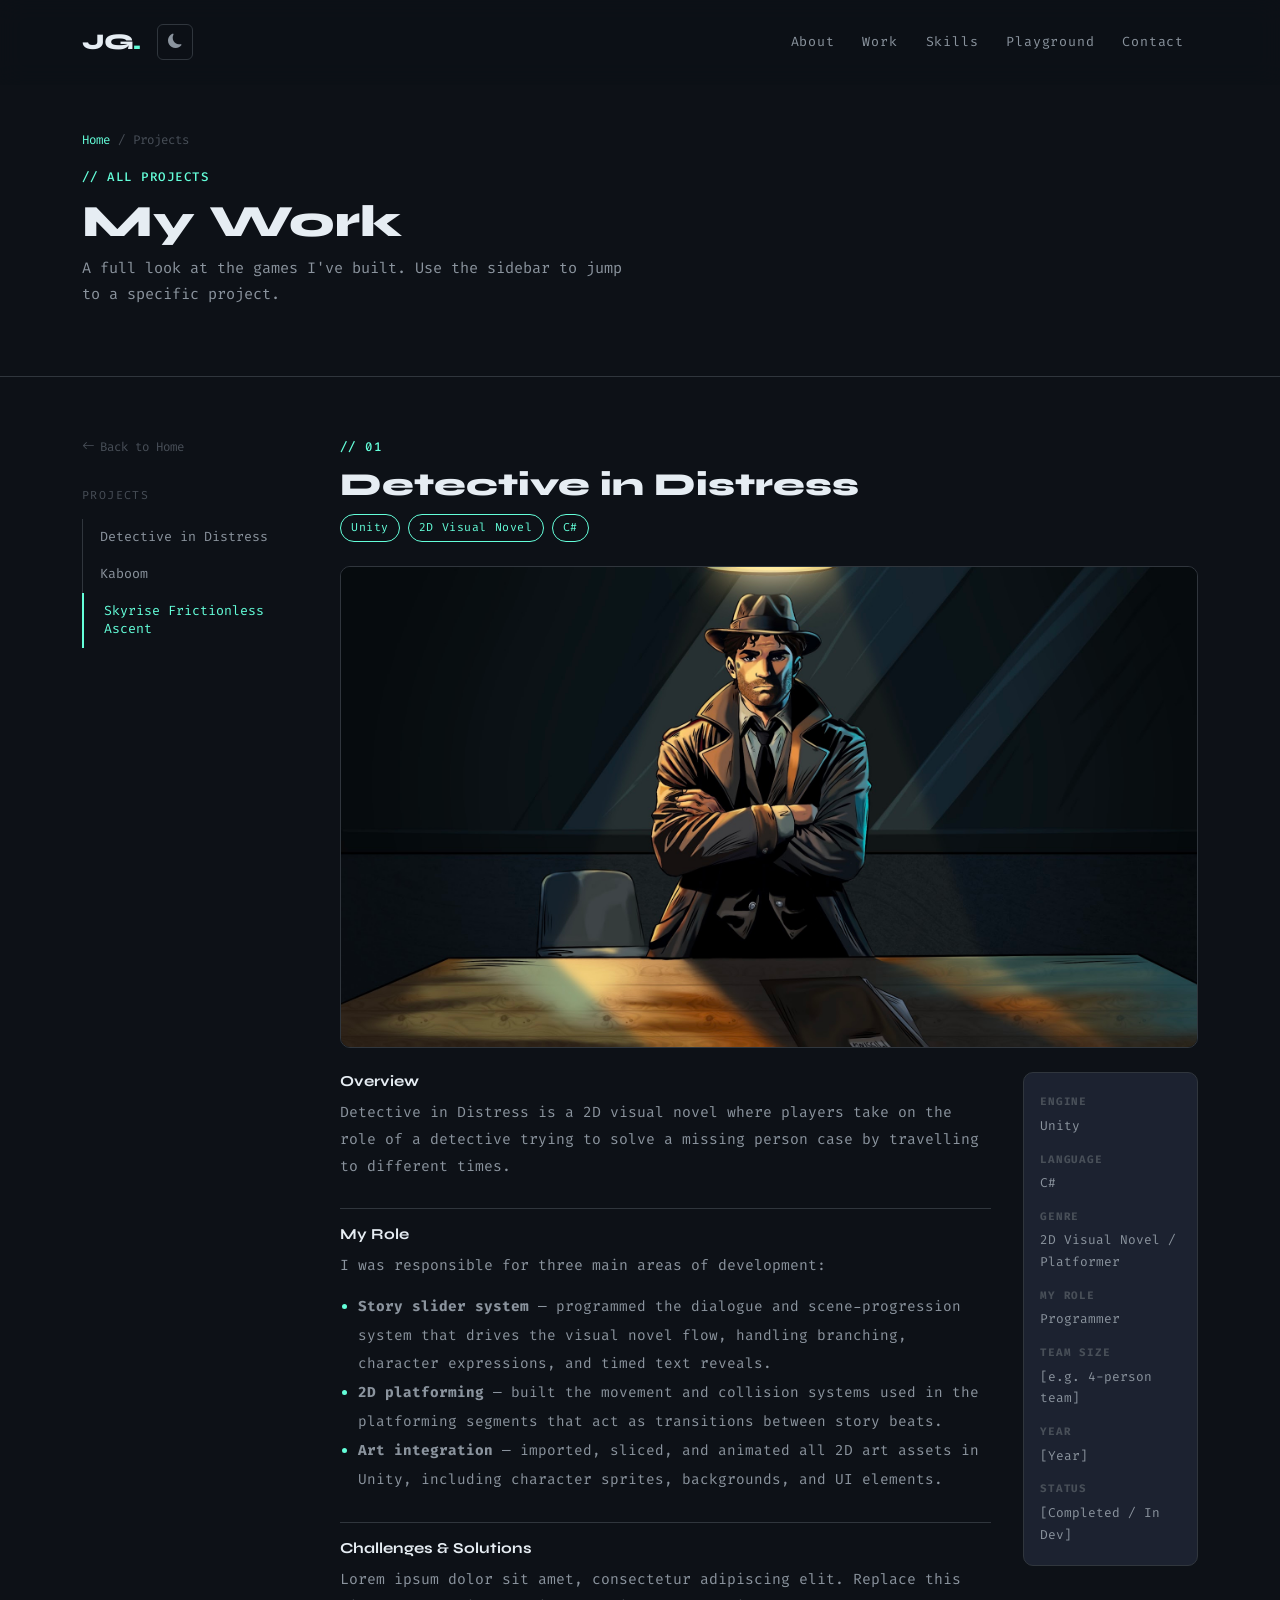
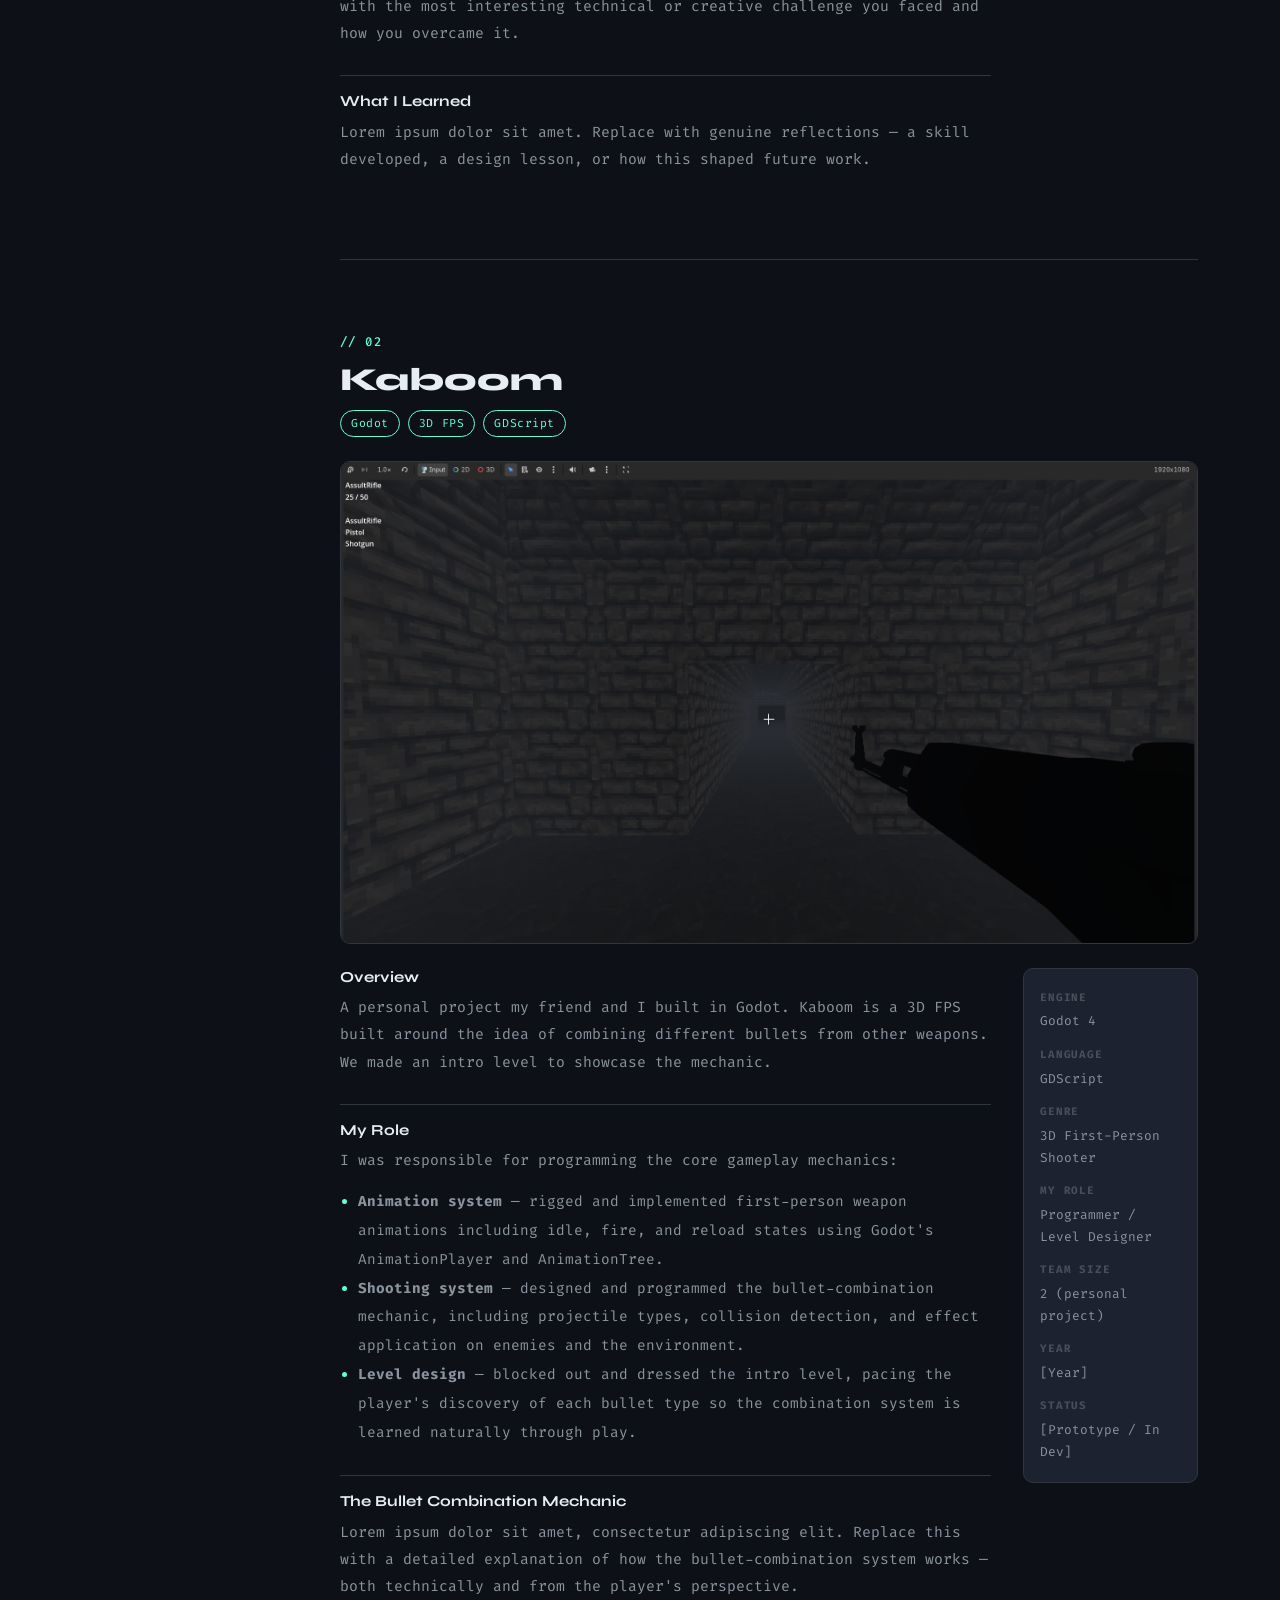
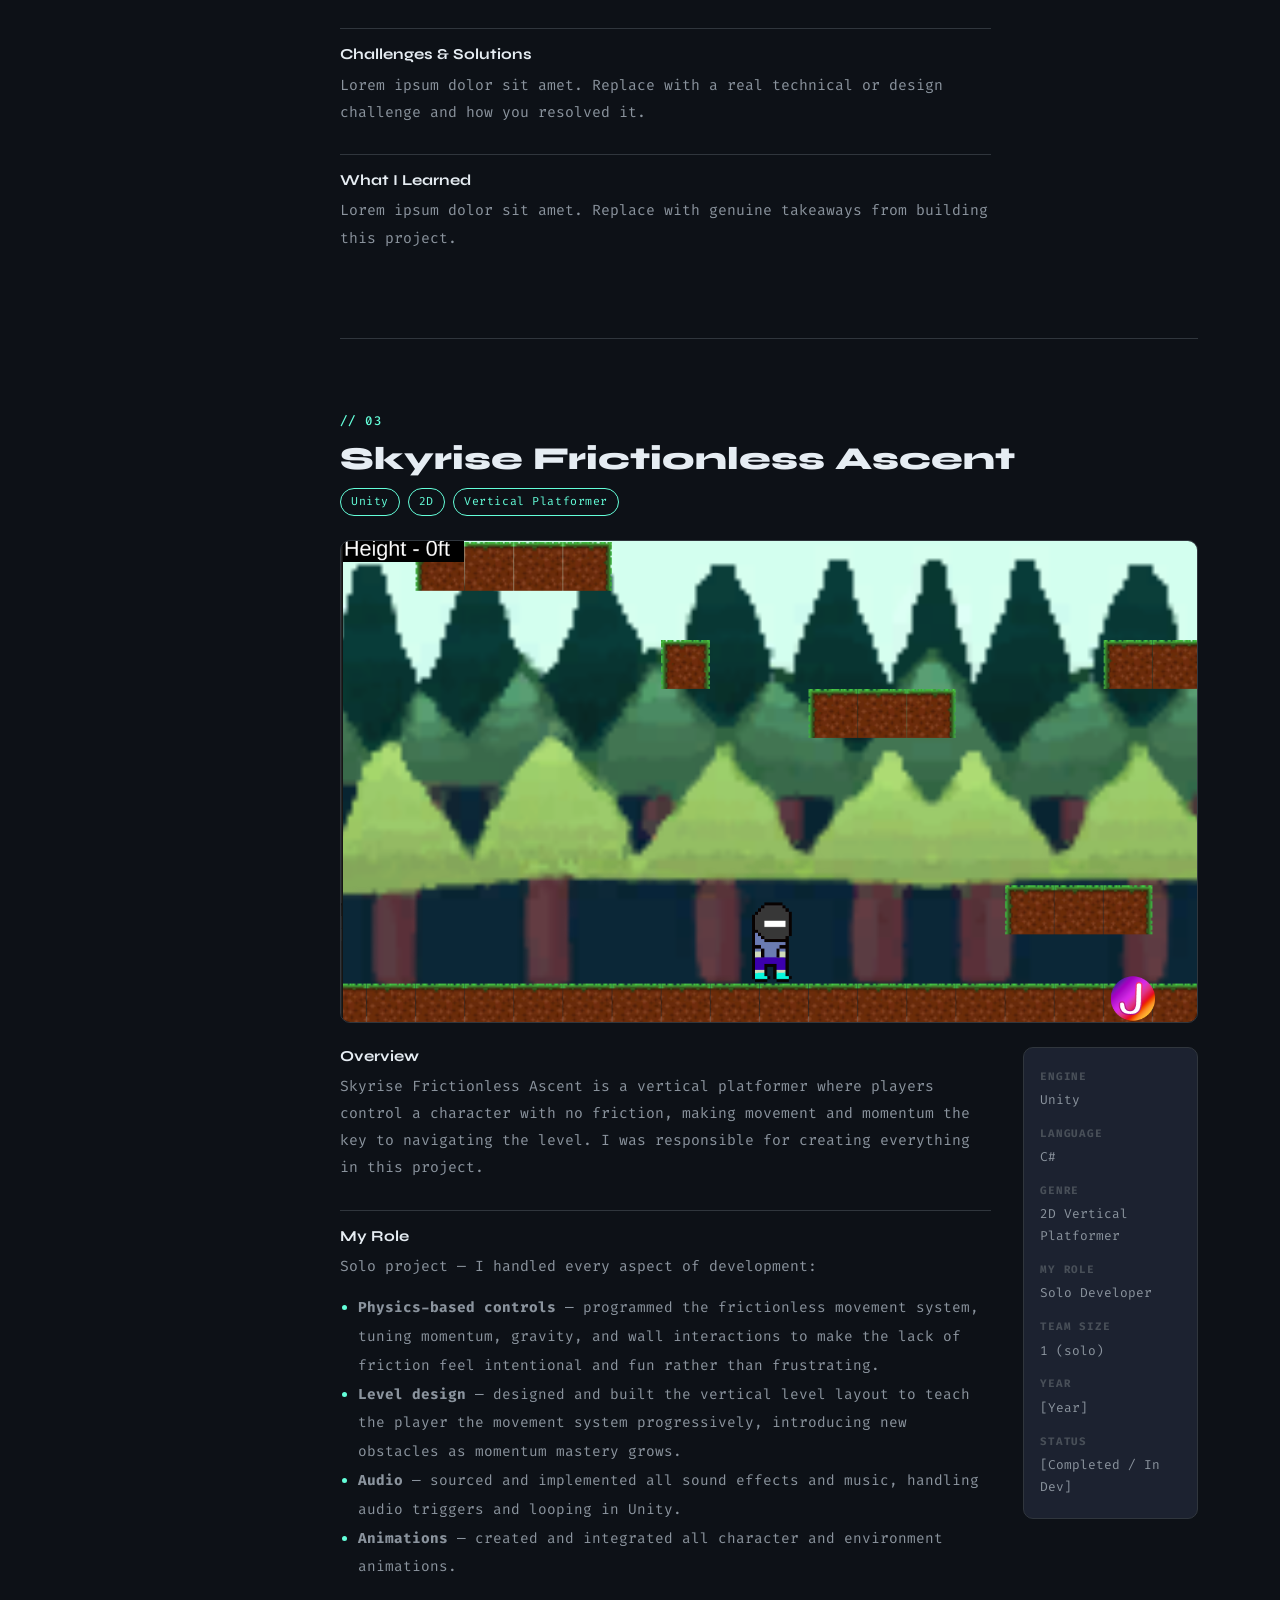
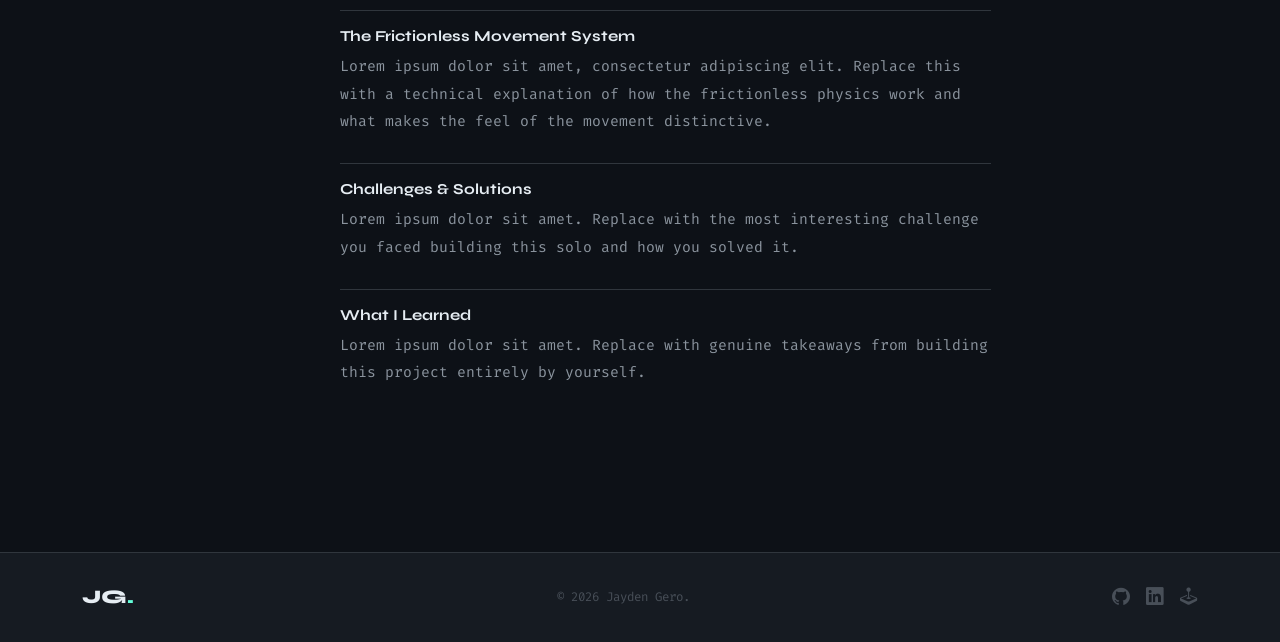
==== projects/index.html @ d66eaa95 "almost done finishing up last touches" ====
<!--
  projects/index.html — Jayden Gero Portfolio
  All three projects on one page.
  Each project has an anchor ID — flip cards on index.html
  link directly to each one:
    projects/index.html#detective-in-distress
    projects/index.html#kaboom
    projects/index.html#skyrise-frictionless-ascent
-->
<!DOCTYPE html>
<html lang="en" data-theme="dark">
<head>
  <meta charset="UTF-8" />
  <meta name="viewport" content="width=device-width, initial-scale=1.0" />
  <meta name="description" content="All projects by Jayden Gero — Game Developer." />
  <meta name="author" content="Jayden Gero" />
  <meta name="keywords" content="game developer, Unity, Godot, portfolio, Jayden Gero" />
  <meta property="og:title" content="Projects — Jayden Gero" />
  <meta property="og:description" content="Full project archive of Jayden Gero, game developer." />
  <meta property="og:type" content="website" />

  <title>Projects | Jayden Gero</title>

  <script async src="https://www.googletagmanager.com/gtag/js?id=G-XXXXXXXXXX"></script>
  <script>
    window.dataLayer = window.dataLayer || [];
    function gtag(){ dataLayer.push(arguments); }
    gtag('js', new Date());
    gtag('config', 'G-XXXXXXXXXX');
  </script>

  <link href="https://cdn.jsdelivr.net/npm/bootstrap@5.3.3/dist/css/bootstrap.min.css" rel="stylesheet" />
  <link href="https://cdn.jsdelivr.net/npm/bootstrap-icons@1.11.3/font/bootstrap-icons.min.css" rel="stylesheet" />
  <link href="https://fonts.googleapis.com/css2?family=Syne:wght@400;600;700;800&family=Fira+Code:wght@300;400;500&display=swap" rel="stylesheet" />
  <link rel="stylesheet" href="../style.css" />
  <link rel="stylesheet" href="projects.css" />
</head>
<body>

<!-- ════════════════════════════════════
     NAVBAR
════════════════════════════════════ -->
<nav class="navbar navbar-expand-md fixed-top" id="mainNav">
  <div class="container">
    <a class="navbar-brand" href="../index.html">JG<span class="accent">.</span></a>

    <div class="d-flex align-items-center gap-2 ms-auto">
      <button class="btn btn-theme-toggle" id="themeToggle" title="Toggle theme" aria-label="Toggle theme">
        <i class="bi bi-moon-fill" id="themeIcon"></i>
      </button>
      <button class="navbar-toggler" type="button" data-bs-toggle="collapse"
              data-bs-target="#navbarNav" aria-controls="navbarNav"
              aria-expanded="false" aria-label="Toggle navigation">
        <span class="navbar-toggler-icon"></span>
      </button>
    </div>

    <div class="collapse navbar-collapse" id="navbarNav">
      <ul class="navbar-nav ms-md-auto mt-3 mt-md-0">
        <li class="nav-item"><a class="nav-link" href="../index.html#about">About</a></li>
        <li class="nav-item"><a class="nav-link" href="#" aria-current="page">Work</a></li>
        <li class="nav-item"><a class="nav-link" href="../index.html#skills">Skills</a></li>
        <li class="nav-item"><a class="nav-link" href="../index.html#playground">Playground</a></li>
        <li class="nav-item"><a class="nav-link" href="../index.html#contact">Contact</a></li>
      </ul>
    </div>
  </div>
</nav>


<!-- ════════════════════════════════════
     PAGE HEADER
════════════════════════════════════ -->
<header class="page-header">
  <div class="container">
    <nav aria-label="breadcrumb" class="mb-3">
      <ol class="breadcrumb custom-breadcrumb">
        <li class="breadcrumb-item"><a href="../index.html">Home</a></li>
        <li class="breadcrumb-item active" aria-current="page">Projects</li>
      </ol>
    </nav>
    <div class="section-label">// All Projects</div>
    <h1 class="section-title">My Work</h1>
    <p class="section-sub mt-2">
      A full look at the games I've built. Use the sidebar to jump to a specific project.
    </p>
  </div>
</header>


<!-- ════════════════════════════════════
     LAYOUT: SIDEBAR + MAIN
════════════════════════════════════ -->
<div class="container">
  <div class="projects-layout">

    <!-- ── SIDEBAR ───────────────────── -->
    <aside class="projects-sidebar">
      <a href="../index.html" class="sidebar-back">
        <i class="bi bi-arrow-left"></i> Back to Home
      </a>

      <p class="sidebar-label">Projects</p>
      <ul class="sidebar-nav" id="sidebarNav">
        <li><a href="#detective-in-distress">Detective in Distress</a></li>
        <li><a href="#kaboom">Kaboom</a></li>
        <li><a href="#skyrise-frictionless-ascent">Skyrise Frictionless Ascent</a></li>
        <!--
          TO ADD A NEW PROJECT:
          1. <li><a href="#your-anchor-id">Title</a></li> here
          2. Add a matching <article id="your-anchor-id"> in main below
        -->
      </ul>
    </aside>


    <!-- ── MAIN CONTENT ──────────────── -->
    <main class="projects-main">

      <!-- ══════════════════════════════
           PROJECT 1 — Detective in Distress
      ══════════════════════════════ -->
      <article class="project-entry" id="detective-in-distress">

        <div class="section-label">// 01</div>
        <h2 class="project-entry-title">Detective in Distress</h2>
        <div class="d-flex flex-wrap gap-2 mb-2">
          <span class="tag">Unity</span>
          <span class="tag">2D Visual Novel</span>
          <span class="tag">C#</span>
        </div>

        <!-- Replace src with ../assets/DIDIcon.jpg -->
        <img
          src="../assets/DIDIcon.jpg"
          alt="Detective in Distress screenshot"
          class="project-entry-img"
          onerror="this.src='https://via.placeholder.com/900x506/1c2230/64ffda?text=Detective+in+Distress'"
        />

        <div class="project-entry-body">
          <div class="project-entry-prose">

            <h4>Overview</h4>
            <p>
              Detective in Distress is a 2D visual novel where players take on the role of a
              detective trying to solve a missing person case by travelling to different times.
              <!-- Expand: full premise, target audience, whether solo/team/jam, release platform -->
            </p>

            <h4>My Role</h4>
            <p>I was responsible for three main areas of development:</p>
            <ul>
              <li>
                <strong>Story slider system</strong> — programmed the dialogue and scene-progression
                system that drives the visual novel flow, handling branching, character expressions,
                and timed text reveals.
              </li>
              <li>
                <strong>2D platforming</strong> — built the movement and collision systems used in
                the platforming segments that act as transitions between story beats.
              </li>
              <li>
                <strong>Art integration</strong> — imported, sliced, and animated all 2D art assets
                in Unity, including character sprites, backgrounds, and UI elements.
              </li>
            </ul>

            <h4>Challenges &amp; Solutions</h4>
            <p>
              <!-- Replace with a real challenge + how you solved it. Example:
              "The dialogue system needed to support mid-sentence pauses and portrait swaps
              simultaneously. I solved this with a coroutine-based event queue so art and
              text stayed in sync without race conditions." -->
              Lorem ipsum dolor sit amet, consectetur adipiscing elit. Replace this with the most
              interesting technical or creative challenge you faced and how you overcame it.
            </p>

            <h4>What I Learned</h4>
            <p>
              <!-- Replace with real takeaways: a Unity API mastered, a team lesson,
              what you'd do differently. -->
              Lorem ipsum dolor sit amet. Replace with genuine reflections — a skill developed,
              a design lesson, or how this shaped future work.
            </p>

          </div>

          <dl class="project-meta">
            <dt>Engine</dt>     <dd>Unity</dd>
            <dt>Language</dt>   <dd>C#</dd>
            <dt>Genre</dt>      <dd>2D Visual Novel / Platformer</dd>
            <dt>My Role</dt>    <dd>Programmer</dd>
            <dt>Team Size</dt>  <dd>[e.g. 4-person team]</dd>
            <dt>Year</dt>       <dd>[Year]</dd>
            <dt>Status</dt>     <dd>[Completed / In Dev]</dd>
            <!--
              <dt>Play</dt>
              <dd><a href="https://yourname.itch.io/did" target="_blank">itch.io ↗</a></dd>
              <dt>Code</dt>
              <dd><a href="https://github.com/..." target="_blank">GitHub ↗</a></dd>
            -->
          </dl>
        </div>

      </article>


      <!-- ══════════════════════════════
           PROJECT 2 — Kaboom
      ══════════════════════════════ -->
      <article class="project-entry" id="kaboom">

        <div class="section-label">// 02</div>
        <h2 class="project-entry-title">Kaboom</h2>
        <div class="d-flex flex-wrap gap-2 mb-2">
          <span class="tag">Godot</span>
          <span class="tag">3D FPS</span>
          <span class="tag">GDScript</span>
        </div>

        <!-- Replace src with ../assets/KaboomImage.png -->
        <img
          src="../assets/KaboomImage.png"
          alt="Kaboom screenshot"
          class="project-entry-img"
          onerror="this.src='https://via.placeholder.com/900x506/1c2230/ff6b6b?text=Kaboom'"
        />

        <div class="project-entry-body">
          <div class="project-entry-prose">

            <h4>Overview</h4>
            <p>
              A personal project my friend and I built in Godot. Kaboom is a 3D FPS built around
              the idea of combining different bullets from other weapons. We made an intro level
              to showcase the mechanic.
              <!-- Expand: what inspired the idea, scope, whether publicly playable -->
            </p>

            <h4>My Role</h4>
            <p>I was responsible for programming the core gameplay mechanics:</p>
            <ul>
              <li>
                <strong>Animation system</strong> — rigged and implemented first-person weapon
                animations including idle, fire, and reload states using Godot's AnimationPlayer
                and AnimationTree.
              </li>
              <li>
                <strong>Shooting system</strong> — designed and programmed the bullet-combination
                mechanic, including projectile types, collision detection, and effect application
                on enemies and the environment.
              </li>
              <li>
                <strong>Level design</strong> — blocked out and dressed the intro level, pacing
                the player's discovery of each bullet type so the combination system is learned
                naturally through play.
              </li>
            </ul>

            <h4>The Bullet Combination Mechanic</h4>
            <p>
              <!-- Describe how it actually works technically. This is the standout feature —
              give it the most detail. Example:
              "Players hold both fire buttons simultaneously; the system detects which projectile
              types are active, looks up a combination table, and spawns a merged projectile
              with combined stats and a new visual effect." -->
              Lorem ipsum dolor sit amet, consectetur adipiscing elit. Replace this with a
              detailed explanation of how the bullet-combination system works — both technically
              and from the player's perspective.
            </p>

            <h4>Challenges &amp; Solutions</h4>
            <p>
              <!-- E.g.: Godot 4 physics edge cases, balancing the mechanic feel,
              collaborating on a shared GDScript codebase. -->
              Lorem ipsum dolor sit amet. Replace with a real technical or design challenge
              and how you resolved it.
            </p>

            <h4>What I Learned</h4>
            <p>
              <!-- E.g.: first time in Godot 4, GDScript workflow, 3D level design,
              version control with a partner. -->
              Lorem ipsum dolor sit amet. Replace with genuine takeaways from building this project.
            </p>

          </div>

          <dl class="project-meta">
            <dt>Engine</dt>     <dd>Godot 4</dd>
            <dt>Language</dt>   <dd>GDScript</dd>
            <dt>Genre</dt>      <dd>3D First-Person Shooter</dd>
            <dt>My Role</dt>    <dd>Programmer / Level Designer</dd>
            <dt>Team Size</dt>  <dd>2 (personal project)</dd>
            <dt>Year</dt>       <dd>[Year]</dd>
            <dt>Status</dt>     <dd>[Prototype / In Dev]</dd>
            <!--
              <dt>Play</dt>
              <dd><a href="https://yourname.itch.io/kaboom" target="_blank">itch.io ↗</a></dd>
              <dt>Code</dt>
              <dd><a href="https://github.com/..." target="_blank">GitHub ↗</a></dd>
            -->
          </dl>
        </div>

      </article>


      <!-- ══════════════════════════════
           PROJECT 3 — Skyrise Frictionless Ascent
      ══════════════════════════════ -->
      <article class="project-entry" id="skyrise-frictionless-ascent">

        <div class="section-label">// 03</div>
        <h2 class="project-entry-title">Skyrise Frictionless Ascent</h2>
        <div class="d-flex flex-wrap gap-2 mb-2">
          <span class="tag">Unity</span>
          <span class="tag">2D</span>
          <span class="tag">Vertical Platformer</span>
        </div>

        <!-- Replace src with ../assets/SkyriseImage.png -->
        <img
          src="../assets/SkyriseImage.png"
          alt="Skyrise Frictionless Ascent screenshot"
          class="project-entry-img"
          onerror="this.src='https://via.placeholder.com/900x506/1c2230/ffd700?text=Skyrise+Frictionless+Ascent'"
        />

        <div class="project-entry-body">
          <div class="project-entry-prose">

            <h4>Overview</h4>
            <p>
              Skyrise Frictionless Ascent is a vertical platformer where players control a character
              with no friction, making movement and momentum the key to navigating the level. I was
              responsible for creating everything in this project.
              <!-- Expand: full premise, what makes the frictionless mechanic unique,
              whether this was a jam entry or personal project -->
            </p>

            <h4>My Role</h4>
            <p>Solo project — I handled every aspect of development:</p>
            <ul>
              <li>
                <strong>Physics-based controls</strong> — programmed the frictionless movement
                system, tuning momentum, gravity, and wall interactions to make the lack of friction
                feel intentional and fun rather than frustrating.
              </li>
              <li>
                <strong>Level design</strong> — designed and built the vertical level layout to
                teach the player the movement system progressively, introducing new obstacles as
                momentum mastery grows.
              </li>
              <li>
                <strong>Audio</strong> — sourced and implemented all sound effects and music,
                handling audio triggers and looping in Unity.
              </li>
              <li>
                <strong>Animations</strong> — created and integrated all character and environment
                animations.
              </li>
            </ul>

            <h4>The Frictionless Movement System</h4>
            <p>
              <!-- Describe how the physics actually work. Example:
              "Rather than zeroing horizontal velocity each frame, the character controller
              accumulates velocity with no drag on the ground, meaning the player must use
              walls and jumps to redirect momentum rather than stopping and repositioning." -->
              Lorem ipsum dolor sit amet, consectetur adipiscing elit. Replace this with a
              technical explanation of how the frictionless physics work and what makes the
              feel of the movement distinctive.
            </p>

            <h4>Challenges &amp; Solutions</h4>
            <p>
              <!-- E.g.: making the lack of friction feel fun not frustrating,
              tuning the level difficulty curve, Unity physics gotchas. -->
              Lorem ipsum dolor sit amet. Replace with the most interesting challenge you faced
              building this solo and how you solved it.
            </p>

            <h4>What I Learned</h4>
            <p>
              <!-- E.g.: full solo dev pipeline, Unity physics system depth,
              game feel / juice, audio implementation. -->
              Lorem ipsum dolor sit amet. Replace with genuine takeaways from building this
              project entirely by yourself.
            </p>

          </div>

          <dl class="project-meta">
            <dt>Engine</dt>     <dd>Unity</dd>
            <dt>Language</dt>   <dd>C#</dd>
            <dt>Genre</dt>      <dd>2D Vertical Platformer</dd>
            <dt>My Role</dt>    <dd>Solo Developer</dd>
            <dt>Team Size</dt>  <dd>1 (solo)</dd>
            <dt>Year</dt>       <dd>[Year]</dd>
            <dt>Status</dt>     <dd>[Completed / In Dev]</dd>
            <!--
              <dt>Play</dt>
              <dd><a href="https://yourname.itch.io/skyrise" target="_blank">itch.io ↗</a></dd>
              <dt>Code</dt>
              <dd><a href="https://github.com/..." target="_blank">GitHub ↗</a></dd>
            -->
          </dl>
        </div>

      </article>

    </main>
  </div>
</div>


<!-- ════════════════════════════════════
     FOOTER
════════════════════════════════════ -->
<footer class="site-footer">
  <div class="container d-flex flex-column flex-md-row align-items-center justify-content-between gap-3">
    <span class="footer-brand">JG<span class="accent">.</span></span>
    <p class="footer-copy mb-0">&copy; <span id="footerYear"></span> Jayden Gero.</p>
    <div class="d-flex gap-3">
      <a href="https://github.com/"   target="_blank" class="footer-link" aria-label="GitHub"><i class="bi bi-github"></i></a>
      <a href="https://linkedin.com/" target="_blank" class="footer-link" aria-label="LinkedIn"><i class="bi bi-linkedin"></i></a>
      <a href="https://itch.io/"      target="_blank" class="footer-link" aria-label="itch.io"><i class="bi bi-joystick"></i></a>
    </div>
  </div>
</footer>


<script src="https://cdn.jsdelivr.net/npm/bootstrap@5.3.3/dist/js/bootstrap.bundle.min.js"></script>
<script>
  document.getElementById('footerYear').textContent = new Date().getFullYear();

  // Theme — reads/writes the same localStorage key as index.html
  const html = document.documentElement;
  const savedTheme = localStorage.getItem('theme') || 'dark';
  html.setAttribute('data-theme', savedTheme);
  document.getElementById('themeIcon').className =
    savedTheme === 'dark' ? 'bi bi-moon-fill' : 'bi bi-sun-fill';

  document.getElementById('themeToggle').addEventListener('click', () => {
    const next = html.getAttribute('data-theme') === 'dark' ? 'light' : 'dark';
    html.setAttribute('data-theme', next);
    localStorage.setItem('theme', next);
    document.getElementById('themeIcon').className =
      next === 'dark' ? 'bi bi-moon-fill' : 'bi bi-sun-fill';
  });

  // Navbar shrink on scroll
  window.addEventListener('scroll', () => {
    document.getElementById('mainNav').classList.toggle('scrolled', window.scrollY > 60);
  });

  // Sidebar active link — highlights as you scroll through each project
  document.querySelectorAll('.project-entry').forEach(entry => {
    new IntersectionObserver(([obs]) => {
      if (obs.isIntersecting) {
        document.querySelectorAll('#sidebarNav a').forEach(a => a.classList.remove('active'));
        const match = document.querySelector(`#sidebarNav a[href="#${entry.id}"]`);
        if (match) match.classList.add('active');
      }
    }, { rootMargin: '-15% 0px -75% 0px' }).observe(entry);
  });
</script>

</body>
</html>
---- style.css ----
/*
  style.css — Jayden Gero Portfolio
  ──────────────────────────────────
  All custom styles for index.html.
  Organised by section, top to bottom.
  Bootstrap 5 handles the grid system;
  this file handles everything visual.

  TABLE OF CONTENTS
  1. CSS Variables (light + dark themes)
  2. Base / Reset
  3. Utility Classes
  4. Navbar
  5. Hero Section
  6. About Section
  7. Artifacts / Flip Cards
  8. Skills Section
  9. Playground Section
  10. Contact Section
  11. Footer
  12. Animations / Keyframes
  13. Responsive Overrides
*/


/* ══════════════════════════════════════════════
   1. CSS VARIABLES — THEMES
   Toggle between [data-theme="dark"] and
   [data-theme="light"] via JS on <html>.
══════════════════════════════════════════════ */
:root,
[data-theme="dark"] {
  --bg-primary:    #0d1117;
  --bg-secondary:  #161b22;
  --bg-card:       #1c2230;
  --text-primary:  #e6edf3;
  --text-secondary:#8b949e;
  --text-muted:    #484f58;
  --accent:        #64ffda;      /* mint/cyan — game-dev terminal vibe */
  --accent-warm:   #ff6b6b;      /* for secondary highlights */
  --accent-gold:   #ffd700;      /* tertiary accent */
  --border:        #30363d;
  --nav-bg:        rgba(13, 17, 23, 0.92);
  --shadow:        0 8px 32px rgba(0,0,0,0.5);
  --radius:        10px;
}

[data-theme="light"] {
  --bg-primary:    #f4f6f9;
  --bg-secondary:  #eaecef;
  --bg-card:       #ffffff;
  --text-primary:  #1a1e26;
  --text-secondary:#4a5568;
  --text-muted:    #9aa5b4;
  --accent:        #0d8f70;      /* deeper teal for light mode contrast */
  --accent-warm:   #e03c3c;
  --accent-gold:   #b8860b;
  --border:        #d0d5dd;
  --nav-bg:        rgba(244, 246, 249, 0.92);
  --shadow:        0 8px 24px rgba(0,0,0,0.12);
  --radius:        10px;
}


/* ══════════════════════════════════════════════
   2. BASE / RESET
══════════════════════════════════════════════ */
*, *::before, *::after { box-sizing: border-box; }

html {
  scroll-behavior: smooth;
  overflow-x: hidden;         /* prevent horizontal scroll on all devices */
}

body {
  background-color: var(--bg-primary);
  color: var(--text-primary);
  font-family: 'Fira Code', monospace;
  font-size: 0.95rem;
  line-height: 1.7;
  transition: background-color 0.3s ease, color 0.3s ease;
  overflow-x: hidden;
}

/* Smooth theme transition on every element */
*, *::before, *::after {
  transition: background-color 0.3s ease, border-color 0.3s ease,
              color 0.2s ease, box-shadow 0.2s ease;
}

a { color: var(--accent); text-decoration: none; }
a:hover { color: var(--accent); text-decoration: underline; }

img { max-width: 100%; height: auto; }

::selection {
  background: var(--accent);
  color: var(--bg-primary);
}

/* Scrollbar styling (webkit) */
::-webkit-scrollbar { width: 6px; }
::-webkit-scrollbar-track { background: var(--bg-primary); }
::-webkit-scrollbar-thumb { background: var(--accent); border-radius: 3px; }


/* ══════════════════════════════════════════════
   3. UTILITY CLASSES
══════════════════════════════════════════════ */
.accent         { color: var(--accent); }
.accent-warm    { color: var(--accent-warm); }
.section-padding { padding: 96px 0; }
.section-alt     { background-color: var(--bg-secondary); }

.section-label {
  font-size: 0.78rem;
  letter-spacing: 0.12em;
  color: var(--accent);
  text-transform: uppercase;
  font-weight: 500;
  margin-bottom: 8px;
}

.section-title {
  font-family: 'Syne', sans-serif;
  font-size: clamp(1.8rem, 4vw, 2.8rem);
  font-weight: 800;
  color: var(--text-primary);
  margin-bottom: 0;
  line-height: 1.15;
}

.section-sub {
  color: var(--text-secondary);
  margin-top: 12px;
  max-width: 560px;
}

/* Tags (reused in skills + artifact cards) */
.tag {
  display: inline-block;
  font-size: 0.72rem;
  padding: 3px 10px;
  border: 1px solid var(--accent);
  color: var(--accent);
  border-radius: 20px;
  letter-spacing: 0.05em;
}

/* Buttons */
.btn-primary-custom {
  background: var(--accent);
  color: var(--bg-primary);
  border: none;
  font-family: 'Fira Code', monospace;
  font-weight: 500;
  padding: 10px 24px;
  border-radius: 4px;
  letter-spacing: 0.03em;
  transition: opacity 0.2s, transform 0.15s;
}
.btn-primary-custom:hover {
  opacity: 0.85;
  transform: translateY(-1px);
  color: var(--bg-primary);
}

.btn-outline-custom {
  background: transparent;
  border: 1px solid var(--accent);
  color: var(--accent);
  font-family: 'Fira Code', monospace;
  font-weight: 500;
  padding: 10px 24px;
  border-radius: 4px;
  letter-spacing: 0.03em;
  transition: background 0.2s, color 0.2s, transform 0.15s;
}
.btn-outline-custom:hover {
  background: var(--accent);
  color: var(--bg-primary);
  transform: translateY(-1px);
}

.btn-icon {
  background: transparent;
  border: 1px solid var(--border);
  color: var(--text-secondary);
  width: 40px;
  height: 40px;
  padding: 0;
  display: inline-flex;
  align-items: center;
  justify-content: center;
  border-radius: 6px;
  font-size: 1rem;
  transition: border-color 0.2s, color 0.2s, background 0.2s;
}
.btn-icon:hover {
  border-color: var(--accent);
  color: var(--accent);
  background: rgba(100, 255, 218, 0.08);
}

/* Animate on scroll utility */
.animate-on-scroll {
  opacity: 0;
  transform: translateY(24px);
  transition: opacity 0.6s ease, transform 0.6s ease;
}
.animate-on-scroll.visible {
  opacity: 1;
  transform: none;
}


/* ══════════════════════════════════════════════
   4. NAVBAR
══════════════════════════════════════════════ */
#mainNav {
  background: var(--nav-bg);
  backdrop-filter: blur(12px);
  -webkit-backdrop-filter: blur(12px);
  border-bottom: 1px solid transparent;
  padding: 18px 0;
  transition: padding 0.3s, border-color 0.3s, background 0.3s;
}

#mainNav.scrolled {
  padding: 10px 0;
  border-bottom-color: var(--border);
}

.navbar-brand {
  font-family: 'Syne', sans-serif;
  font-weight: 800;
  font-size: 1.4rem;
  color: var(--text-primary) !important;
  letter-spacing: -0.02em;
}

.nav-link {
  color: var(--text-secondary) !important;
  font-size: 0.83rem;
  letter-spacing: 0.06em;
  padding: 6px 14px !important;
  position: relative;
  transition: color 0.2s;
}

.nav-link::after {
  content: '';
  position: absolute;
  bottom: 0;
  left: 14px;
  right: 14px;
  height: 1px;
  background: var(--accent);
  transform: scaleX(0);
  transition: transform 0.25s ease;
}

.nav-link:hover {
  color: var(--accent) !important;
}

.nav-link:hover::after {
  transform: scaleX(1);
}

/* Hamburger icon */
.navbar-toggler {
  border-color: var(--border);
}
.navbar-toggler-icon {
  filter: invert(0.7);
}

/* Theme toggle button */
.btn-theme-toggle {
  background: transparent;
  border: 1px solid var(--border);
  color: var(--text-secondary);
  width: 36px;
  height: 36px;
  padding: 0;
  border-radius: 6px;
  font-size: 0.9rem;
  display: flex;
  align-items: center;
  justify-content: center;
  transition: border-color 0.2s, color 0.2s;
}
.btn-theme-toggle:hover {
  border-color: var(--accent);
  color: var(--accent);
}


/* ══════════════════════════════════════════════
   5. HERO SECTION
══════════════════════════════════════════════ */
.hero-section {
  min-height: 100vh;
  padding-top: 90px;
  position: relative;
  overflow: hidden;
  background: var(--bg-primary);
}

/* Animated dot grid */
.pixel-grid {
  position: absolute;
  inset: 0;
  pointer-events: none;
  overflow: hidden;
}

/* Twinkle keyframe is defined in section 12 */

.hero-eyebrow {
  font-size: 0.8rem;
  color: var(--accent);
  letter-spacing: 0.12em;
  margin-bottom: 12px;
}

.hero-title {
  font-family: 'Syne', sans-serif;
  font-size: clamp(2.4rem, 6vw, 4.2rem);
  font-weight: 800;
  line-height: 1.1;
  color: var(--text-primary);
  margin-bottom: 20px;
}

.cursor-blink {
  color: var(--accent);
  animation: blink 1s step-end infinite;
}

.hero-sub {
  color: var(--text-secondary);
  font-size: clamp(0.9rem, 2vw, 1.05rem);
  max-width: 500px;
  line-height: 1.8;
}

/* Decorative geo shape */
.hero-geo {
  width: 280px;
  height: 280px;
  border: 2px solid var(--accent);
  border-radius: 24px;
  display: flex;
  align-items: center;
  justify-content: center;
  position: relative;
  animation: floatGeo 5s ease-in-out infinite;
  box-shadow: 0 0 60px rgba(100, 255, 218, 0.1),
              inset 0 0 60px rgba(100, 255, 218, 0.04);
}

.hero-geo::before {
  content: '';
  position: absolute;
  inset: -12px;
  border: 1px solid rgba(100, 255, 218, 0.2);
  border-radius: 30px;
  animation: rotateRing 12s linear infinite;
}

.geo-inner {
  display: flex;
  align-items: center;
  justify-content: center;
}

.geo-icon {
  font-size: 6rem;
  color: var(--accent);
  opacity: 0.7;
}


/* ══════════════════════════════════════════════
   6. ABOUT SECTION
══════════════════════════════════════════════ */
.photo-frame {
  width: 280px;
  border: 2px solid var(--border);
  border-radius: var(--radius);
  overflow: hidden;
  position: relative;
  box-shadow: var(--shadow);
  transition: transform 0.3s;
}

.photo-frame::after {
  content: '';
  position: absolute;
  inset: 0;
  border-radius: var(--radius);
  box-shadow: inset 0 0 0 2px var(--accent);
  opacity: 0;
  transition: opacity 0.3s;
}

.photo-frame:hover {
  transform: translateY(-4px);
}

.photo-frame:hover::after {
  opacity: 1;
}

.photo-frame img {
  display: block;
  width: 100%;
  object-fit: cover;
  aspect-ratio: 4/5;
}

.bio-name {
  font-family: 'Syne', sans-serif;
  font-weight: 700;
  font-size: 1.6rem;
  color: var(--text-primary);
}

.bio-title {
  font-size: 0.85rem;
  letter-spacing: 0.08em;
}

.stat-box {
  background: var(--bg-card);
  border: 1px solid var(--border);
  border-radius: var(--radius);
  padding: 16px 8px;
  display: flex;
  flex-direction: column;
  gap: 4px;
}

.stat-num {
  font-family: 'Syne', sans-serif;
  font-size: 1.6rem;
  font-weight: 800;
  color: var(--text-primary);
  line-height: 1;
}

.stat-label {
  font-size: 0.72rem;
  color: var(--text-muted);
  letter-spacing: 0.06em;
}


/* ══════════════════════════════════════════════
   7. ARTIFACTS — FLIP CARDS
══════════════════════════════════════════════ */
.artifact-card-wrapper {
  height: 320px;
  perspective: 1000px;
  cursor: pointer;
}

.artifact-card {
  width: 100%;
  height: 100%;
  position: relative;
  transform-style: preserve-3d;
  transition: transform 0.55s cubic-bezier(0.4, 0, 0.2, 1);
  border-radius: var(--radius);
}

/* Flip on hover (desktop) */
.artifact-card-wrapper:hover .artifact-card,
.artifact-card-wrapper:focus-within .artifact-card {
  transform: rotateY(180deg);
}

/* Also supports touch via JS toggle if needed */

.flip-front,
.flip-back {
  position: absolute;
  inset: 0;
  backface-visibility: hidden;
  -webkit-backface-visibility: hidden;
  border-radius: var(--radius);
  overflow: hidden;
  border: 1px solid var(--border);
}

/* FRONT */
.flip-front {
  background: var(--bg-card);
  display: flex;
  flex-direction: column;
}

.artifact-img {
  width: 100%;
  height: 200px;
  object-fit: cover;
  display: block;
}

.artifact-info {
  padding: 14px 16px;
  flex: 1;
}

.artifact-title {
  font-family: 'Syne', sans-serif;
  font-weight: 700;
  font-size: 0.95rem;
  color: var(--text-primary);
  margin-bottom: 8px;
}

.artifact-tags {
  display: flex;
  flex-wrap: wrap;
  gap: 6px;
}

/* BACK */
.flip-back {
  background: var(--bg-secondary);
  border-color: var(--accent);
  transform: rotateY(180deg);
  display: flex;
  align-items: center;
  justify-content: center;
  padding: 24px;
}

.flip-back-content {
  text-align: center;
}

.flip-back-content h5 {
  font-family: 'Syne', sans-serif;
  font-weight: 700;
  color: var(--accent);
  margin-bottom: 10px;
}

.flip-back-content p {
  font-size: 0.82rem;
  color: var(--text-secondary);
  line-height: 1.6;
}


/* ══════════════════════════════════════════════
   8. SKILLS SECTION
══════════════════════════════════════════════ */
.skill-group {
  background: var(--bg-card);
  border: 1px solid var(--border);
  border-radius: var(--radius);
  padding: 24px 20px;
  height: 100%;
  transition: border-color 0.2s, transform 0.2s;
}

.skill-group:hover {
  border-color: var(--accent);
  transform: translateY(-3px);
}

.skill-group-title {
  font-family: 'Syne', sans-serif;
  font-weight: 700;
  font-size: 0.85rem;
  letter-spacing: 0.06em;
  color: var(--text-primary);
  margin-bottom: 14px;
  display: flex;
  align-items: center;
  gap: 8px;
}

.skill-tags {
  display: flex;
  flex-wrap: wrap;
  gap: 8px;
}

.skill-tag {
  font-size: 0.75rem;
  padding: 4px 12px;
  border-radius: 4px;
  background: rgba(100, 255, 218, 0.07);
  color: var(--text-secondary);
  border: 1px solid var(--border);
  transition: background 0.2s, color 0.2s;
}

.skill-tag:hover {
  background: rgba(100, 255, 218, 0.15);
  color: var(--accent);
}


/* ══════════════════════════════════════════════
   9. PLAYGROUND SECTION
══════════════════════════════════════════════ */
.playground-frame {
  border: 1px dashed var(--border);
  border-radius: var(--radius);
  min-height: 340px;
  display: flex;
  align-items: center;
  justify-content: center;
  background: var(--bg-card);
  transition: border-color 0.3s;
}

.playground-frame:hover {
  border-color: var(--accent);
}

.playground-placeholder {
  padding: 40px 24px;
}

.playground-icon {
  font-size: 3.5rem;
  color: var(--accent);
  opacity: 0.6;
  display: block;
  animation: floatGeo 4s ease-in-out infinite;
}


/* ══════════════════════════════════════════════
   10. CONTACT SECTION
══════════════════════════════════════════════ */
.contact-form {
  background: var(--bg-card);
  border: 1px solid var(--border);
  border-radius: var(--radius);
  padding: 36px 32px;
}

.custom-input {
  background: var(--bg-secondary) !important;
  border: 1px solid var(--border) !important;
  color: var(--text-primary) !important;
  border-radius: 6px !important;
  font-family: 'Fira Code', monospace;
  font-size: 0.88rem;
  transition: border-color 0.2s, box-shadow 0.2s;
}

.custom-input:focus {
  border-color: var(--accent) !important;
  box-shadow: 0 0 0 3px rgba(100, 255, 218, 0.12) !important;
  outline: none;
}

.custom-input::placeholder {
  color: var(--text-muted);
}

.form-label {
  font-size: 0.8rem;
  letter-spacing: 0.05em;
  color: var(--text-secondary);
  margin-bottom: 6px;
}

.contact-info {
  padding: 28px 0;
}

.contact-link {
  display: flex;
  align-items: center;
  gap: 14px;
  color: var(--text-secondary);
  font-size: 0.88rem;
  padding: 12px 0;
  border-bottom: 1px solid var(--border);
  text-decoration: none;
  transition: color 0.2s, padding-left 0.2s;
}

.contact-link:last-child { border-bottom: none; }

.contact-link:hover {
  color: var(--text-primary);
  padding-left: 6px;
}

.contact-link i {
  font-size: 1rem;
  min-width: 20px;
}


/* ══════════════════════════════════════════════
   11. FOOTER
══════════════════════════════════════════════ */
.site-footer {
  background: var(--bg-secondary);
  border-top: 1px solid var(--border);
  padding: 28px 0;
}

.footer-brand {
  font-family: 'Syne', sans-serif;
  font-weight: 800;
  font-size: 1.2rem;
  color: var(--text-primary);
}

.footer-copy {
  font-size: 0.78rem;
  color: var(--text-muted);
}

.footer-link {
  color: var(--text-muted);
  font-size: 1.1rem;
  transition: color 0.2s;
}
.footer-link:hover { color: var(--accent); }


/* ══════════════════════════════════════════════
   12. ANIMATIONS / KEYFRAMES
══════════════════════════════════════════════ */
@keyframes blink {
  0%, 100% { opacity: 1; }
  50%       { opacity: 0; }
}

@keyframes floatGeo {
  0%, 100% { transform: translateY(0); }
  50%       { transform: translateY(-14px); }
}

@keyframes rotateRing {
  from { transform: rotate(0deg); }
  to   { transform: rotate(360deg); }
}

@keyframes twinkle {
  0%, 100% { opacity: 0.05; transform: scale(1); }
  50%       { opacity: 0.5;  transform: scale(1.8); }
}


/* ══════════════════════════════════════════════
   13. RESPONSIVE OVERRIDES
   Bootstrap handles the grid; these rules fine-
   tune typography and spacing at small sizes.
   NO horizontal scroll: overflow-x hidden on
   html + body + no fixed pixel widths wider than
   viewport.
══════════════════════════════════════════════ */

/* Stack contact form full-width on small screens */
@media (max-width: 991.98px) {
  .contact-form  { padding: 24px 20px; }
  .contact-info  { padding: 0; }
}

/* Reduce hero padding on short/small viewports */
@media (max-width: 767.98px) {
  .hero-section    { min-height: 90vh; padding-top: 80px; }
  .section-padding { padding: 64px 0; }
  .artifact-card-wrapper { height: 300px; }

  /* On touch devices, show flip back by tapping (handled by Bootstrap touch or native CSS focus) */
  .artifact-card-wrapper:active .artifact-card {
    transform: rotateY(180deg);
  }
}

@media (max-width: 575.98px) {
  .hero-title { font-size: 2.1rem; }
  .section-title { font-size: 1.7rem; }
  .photo-frame { width: 220px; }
}


/* GAME CANVAS STYLES */
#gameContainer{
  text-align: center;
}
#gameBoard{
  border: 3px solid;
}
#scoreText{
  font-family: 'Fira Code', monospace;
  font-size: 100px;
}
#resetBtn{
  font-family: "Permanent Marker", cursive;
  font-size: 22px;
  width: 100px;
  height: 50px;
  border: 4px solid;
  border-radius: 15px;
  cursor: pointer;
}
---- projects/projects.css ----
/*
  projects/projects.css — Jayden Gero Portfolio
  ───────────────────────────────────────────────
  Styles exclusively for the projects archive page.
  Loaded AFTER ../style.css so all existing variables,
  navbar, footer, tag, button, and section classes are
  already available — nothing here re-defines them.
*/

/* ── Page header strip ────────────────────────────── */
.page-header {
  padding: 130px 0 52px;
  border-bottom: 1px solid var(--border);
}

/* ── Breadcrumb ───────────────────────────────────── */
.custom-breadcrumb {
  background: transparent;
  padding: 0;
  font-size: 0.78rem;
}
.custom-breadcrumb .breadcrumb-item a {
  color: var(--accent);
  text-decoration: none;
}
.custom-breadcrumb .breadcrumb-item.active {
  color: var(--text-muted);
}
.custom-breadcrumb .breadcrumb-item + .breadcrumb-item::before {
  color: var(--text-muted);
}

/* ── Two-column layout: sidebar + main ───────────── */
.projects-layout {
  display: flex;
  align-items: flex-start;
  gap: 48px;
  padding: 60px 0 80px;
}

/* ── Sticky sidebar ──────────────────────────────── */
.projects-sidebar {
  width: 210px;
  flex-shrink: 0;
  position: sticky;
  top: 90px; /* clears fixed navbar */
}

.sidebar-back {
  display: flex;
  align-items: center;
  gap: 6px;
  font-size: 0.78rem;
  color: var(--text-muted);
  text-decoration: none;
  margin-bottom: 28px;
  transition: color 0.2s;
}
.sidebar-back:hover {
  color: var(--accent);
  text-decoration: none;
}

.sidebar-label {
  font-size: 0.72rem;
  letter-spacing: 0.12em;
  text-transform: uppercase;
  color: var(--text-muted);
  margin-bottom: 14px;
}

.sidebar-nav {
  list-style: none;
  padding: 0;
  margin: 0;
  border-left: 1px solid var(--border);
}

.sidebar-nav a {
  display: block;
  padding: 9px 16px;
  font-size: 0.83rem;
  color: var(--text-secondary);
  text-decoration: none;
  border-left: 2px solid transparent;
  margin-left: -1px;
  line-height: 1.4;
  transition: color 0.2s, border-color 0.2s, padding-left 0.2s;
}

.sidebar-nav a:hover,
.sidebar-nav a.active {
  color: var(--accent);
  border-left-color: var(--accent);
  padding-left: 20px;
  text-decoration: none;
}

/* ── Main content column ─────────────────────────── */
.projects-main {
  flex: 1;
  min-width: 0;
}

/* ── Individual project block ────────────────────── */
.project-entry {
  padding-bottom: 72px;
  border-bottom: 1px solid var(--border);
  margin-bottom: 72px;
  scroll-margin-top: 100px; /* offset for fixed navbar on anchor jump */
}
.project-entry:last-child {
  border-bottom: none;
  margin-bottom: 0;
}

.project-entry-title {
  font-family: 'Syne', sans-serif;
  font-weight: 800;
  font-size: clamp(1.5rem, 3vw, 2rem);
  color: var(--text-primary);
  margin-bottom: 10px;
}

/* Full-width screenshot */
.project-entry-img {
  width: 100%;
  aspect-ratio: 16/9;
  object-fit: cover;
  border-radius: var(--radius);
  border: 1px solid var(--border);
  display: block;
  margin: 24px 0;
  transition: border-color 0.2s;
}
.project-entry-img:hover {
  border-color: var(--accent);
}

/* Prose + meta side by side */
.project-entry-body {
  display: flex;
  gap: 32px;
  align-items: flex-start;
}

.project-entry-prose {
  flex: 1;
  min-width: 0;
}

.project-entry-prose h4 {
  font-family: 'Syne', sans-serif;
  font-weight: 700;
  font-size: 0.95rem;
  color: var(--text-primary);
  margin: 28px 0 8px;
  padding-top: 16px;
  border-top: 1px solid var(--border);
}
.project-entry-prose h4:first-child {
  border-top: none;
  padding-top: 0;
  margin-top: 0;
}

.project-entry-prose p {
  color: var(--text-secondary);
  font-size: 0.92rem;
  line-height: 1.85;
  margin-bottom: 14px;
}

.project-entry-prose ul {
  color: var(--text-secondary);
  font-size: 0.9rem;
  line-height: 2;
  padding-left: 18px;
  margin-bottom: 14px;
}
.project-entry-prose ul li::marker {
  color: var(--accent);
}

/* ── Metadata card ───────────────────────────────── */
.project-meta {
  width: 175px;
  flex-shrink: 0;
  background: var(--bg-card);
  border: 1px solid var(--border);
  border-radius: var(--radius);
  padding: 20px 16px;
  font-size: 0.8rem;
}

.project-meta dt {
  color: var(--text-muted);
  letter-spacing: 0.08em;
  text-transform: uppercase;
  font-size: 0.68rem;
  margin-bottom: 3px;
}

.project-meta dd {
  color: var(--text-secondary);
  margin: 0 0 14px;
}
.project-meta dd:last-child {
  margin-bottom: 0;
}
.project-meta a {
  color: var(--accent);
}

/* ── WIP / coming-soon badge ─────────────────────── */
.wip-badge {
  display: inline-block;
  font-size: 0.65rem;
  font-weight: 700;
  letter-spacing: 0.08em;
  text-transform: uppercase;
  padding: 3px 9px;
  border-radius: 20px;
  background: var(--accent-gold);
  color: #1a1a1a;
  margin-left: 10px;
  vertical-align: middle;
}

/* ── Mobile ──────────────────────────────────────── */
@media (max-width: 767.98px) {
  .projects-layout {
    flex-direction: column;
    gap: 0;
    padding-top: 36px;
  }

  .projects-sidebar {
    width: 100%;
    position: static;
    margin-bottom: 36px;
  }

  /* Horizontal scrolling tab bar on mobile */
  .sidebar-nav {
    display: flex;
    overflow-x: auto;
    border-left: none;
    border-bottom: 1px solid var(--border);
    padding-bottom: 2px;
  }
  .sidebar-nav li {
    flex-shrink: 0;
  }
  .sidebar-nav a {
    border-left: none;
    border-bottom: 2px solid transparent;
    margin-left: 0;
    padding: 6px 14px 10px;
    white-space: nowrap;
  }
  .sidebar-nav a:hover,
  .sidebar-nav a.active {
    border-left-color: transparent;
    border-bottom-color: var(--accent);
    padding-left: 14px;
  }

  .project-entry-body {
    flex-direction: column;
  }
  .project-meta {
    width: 100%;
  }
}
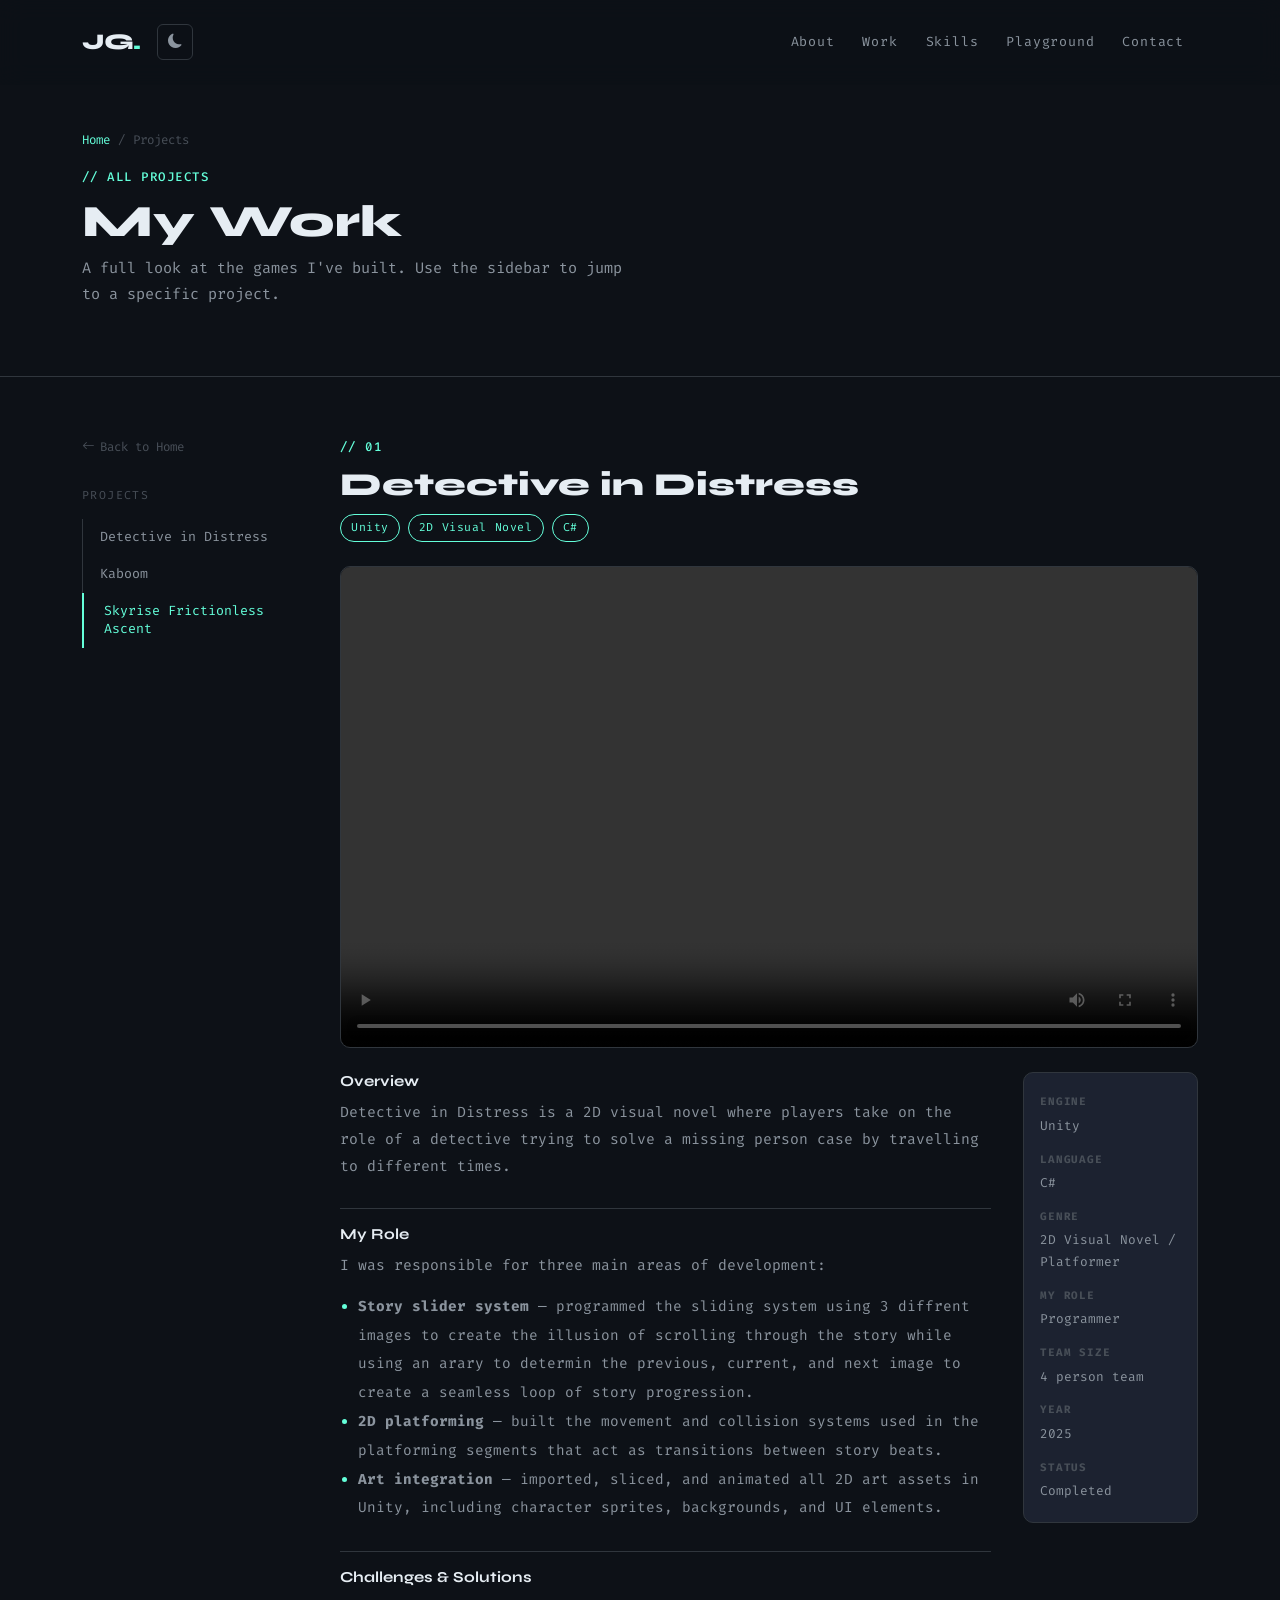
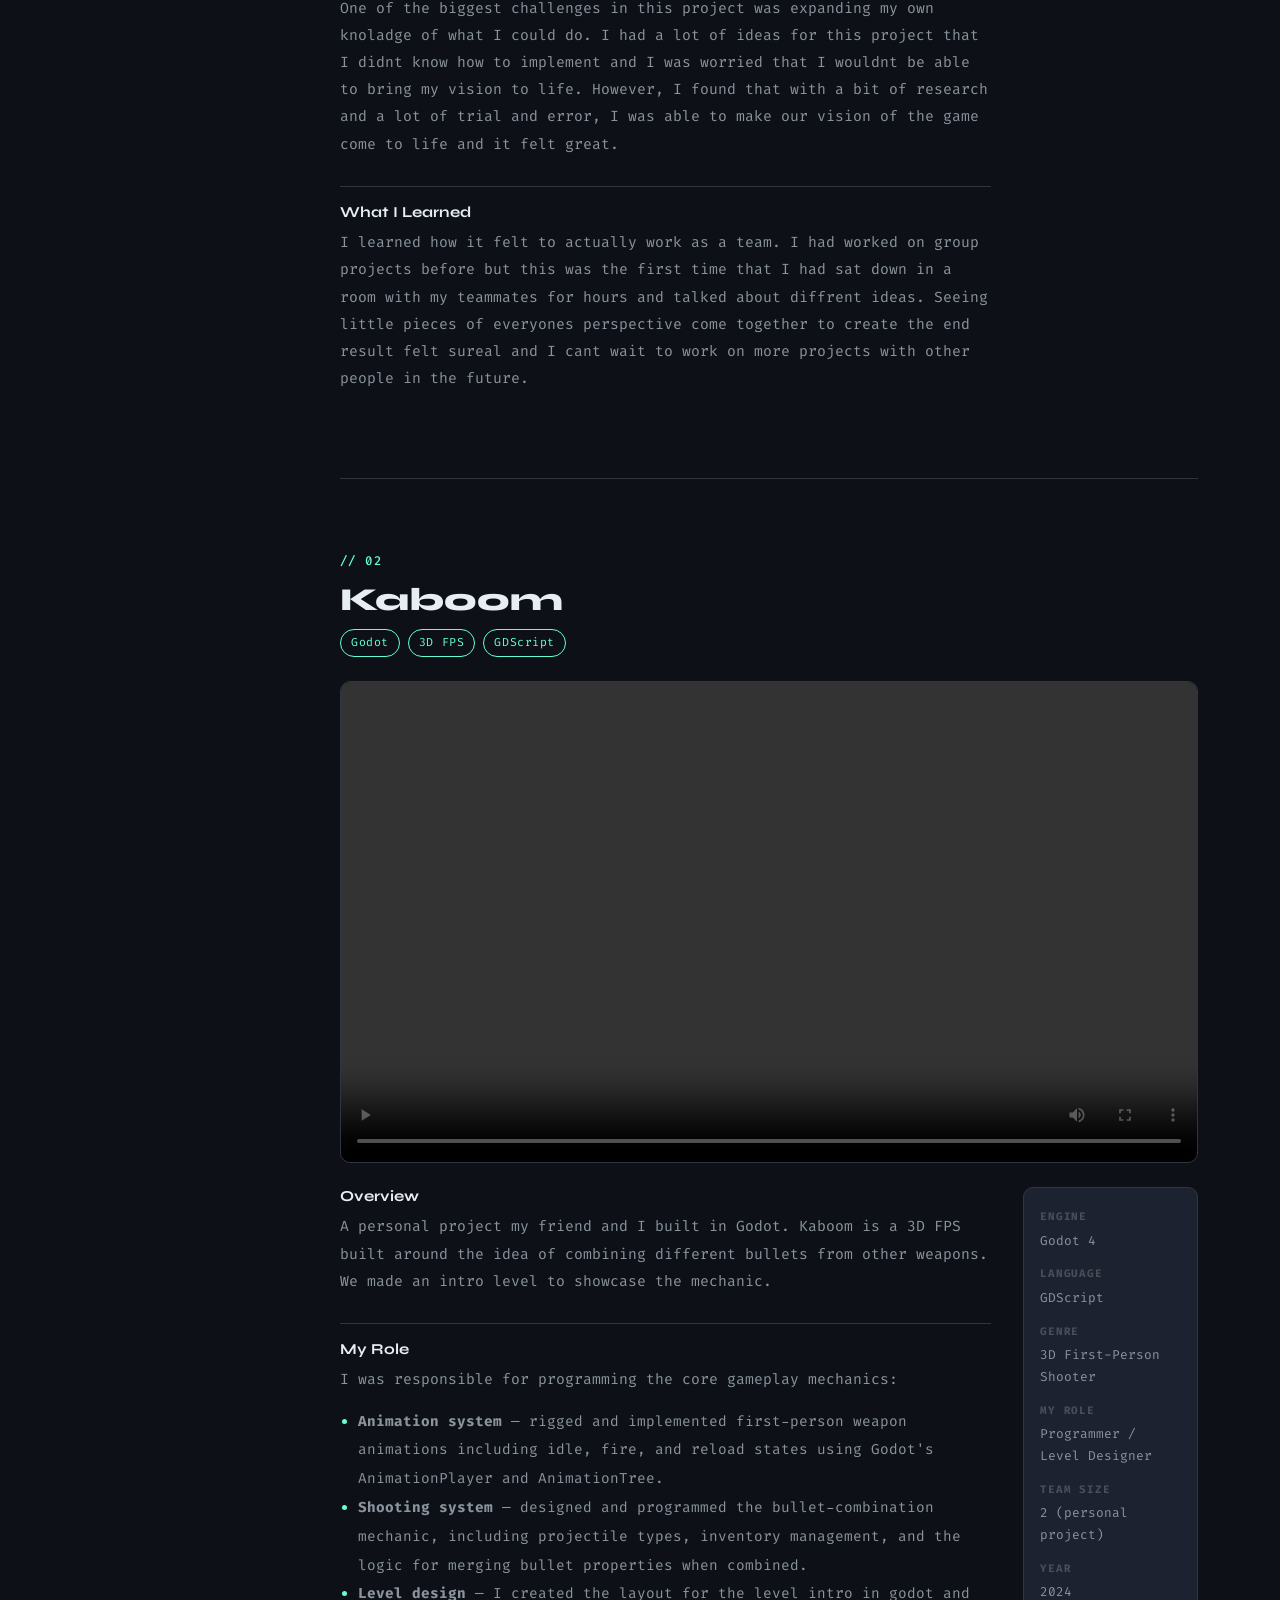
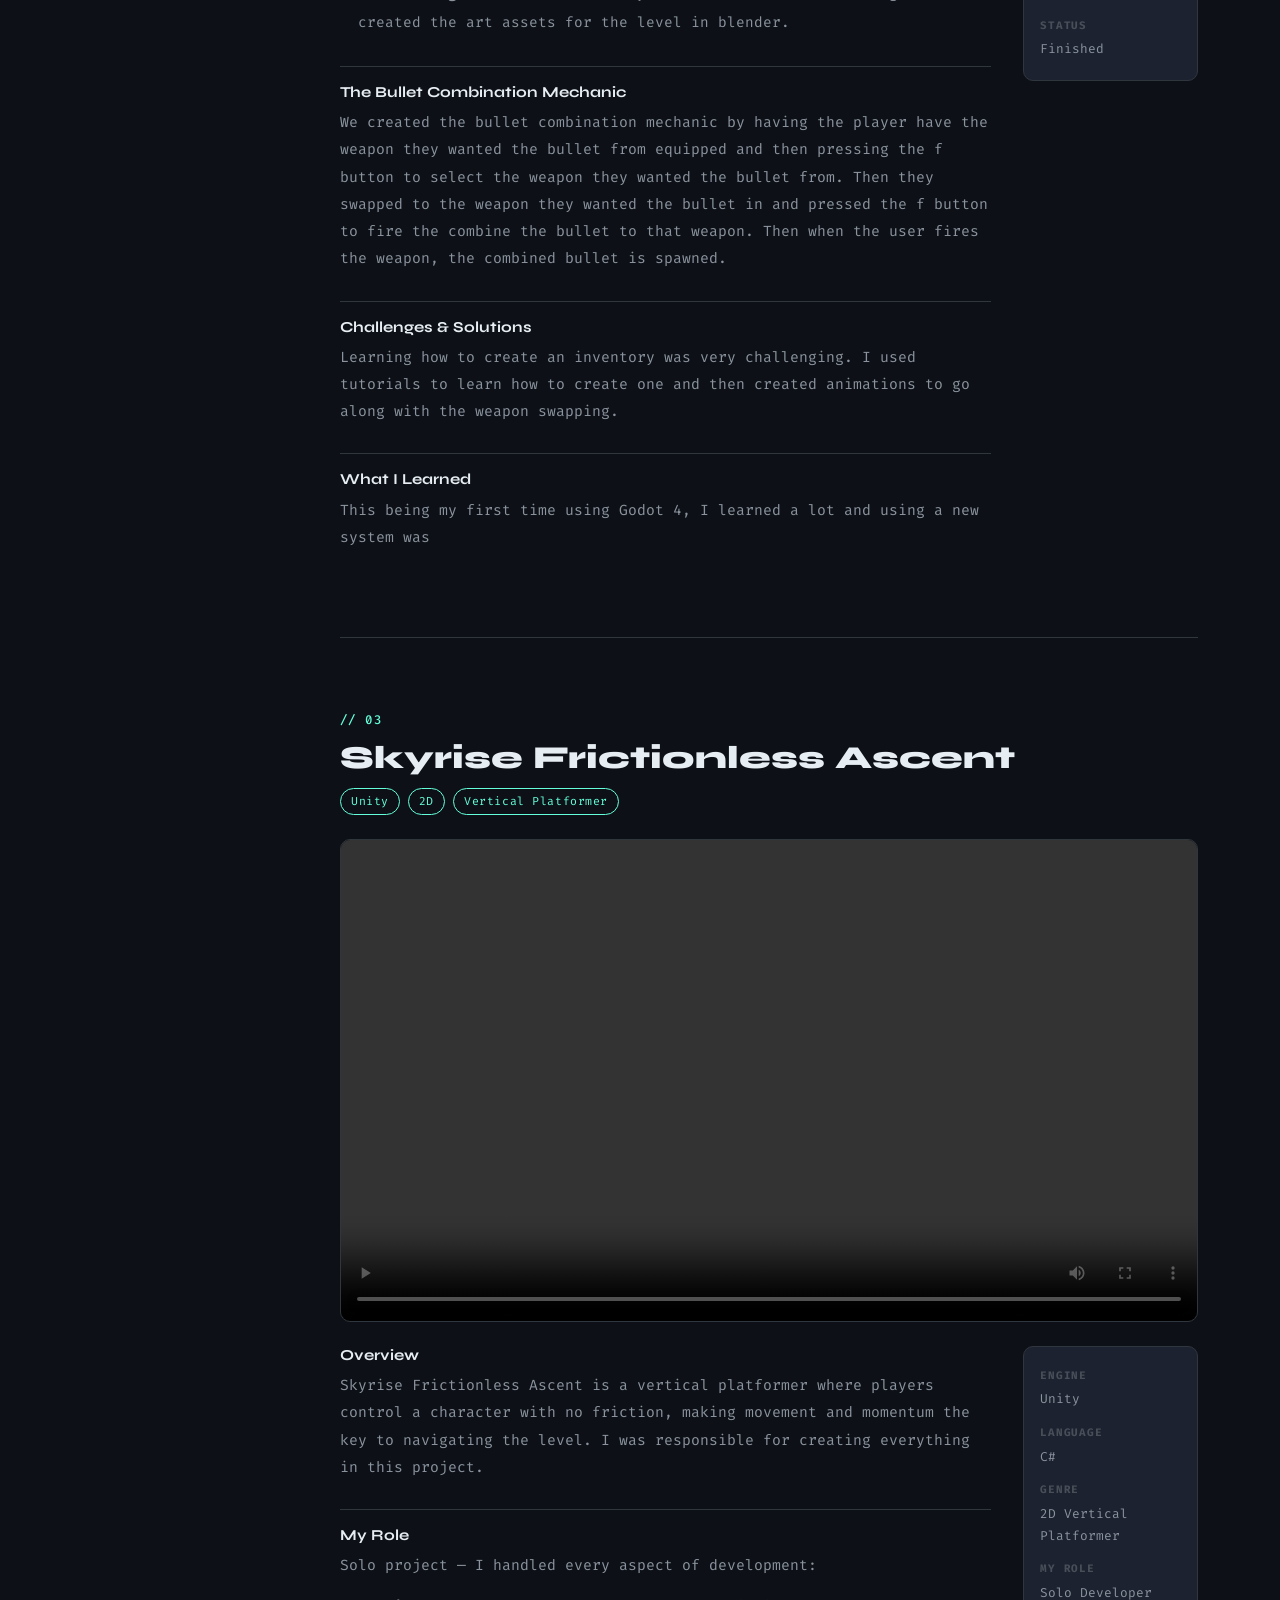
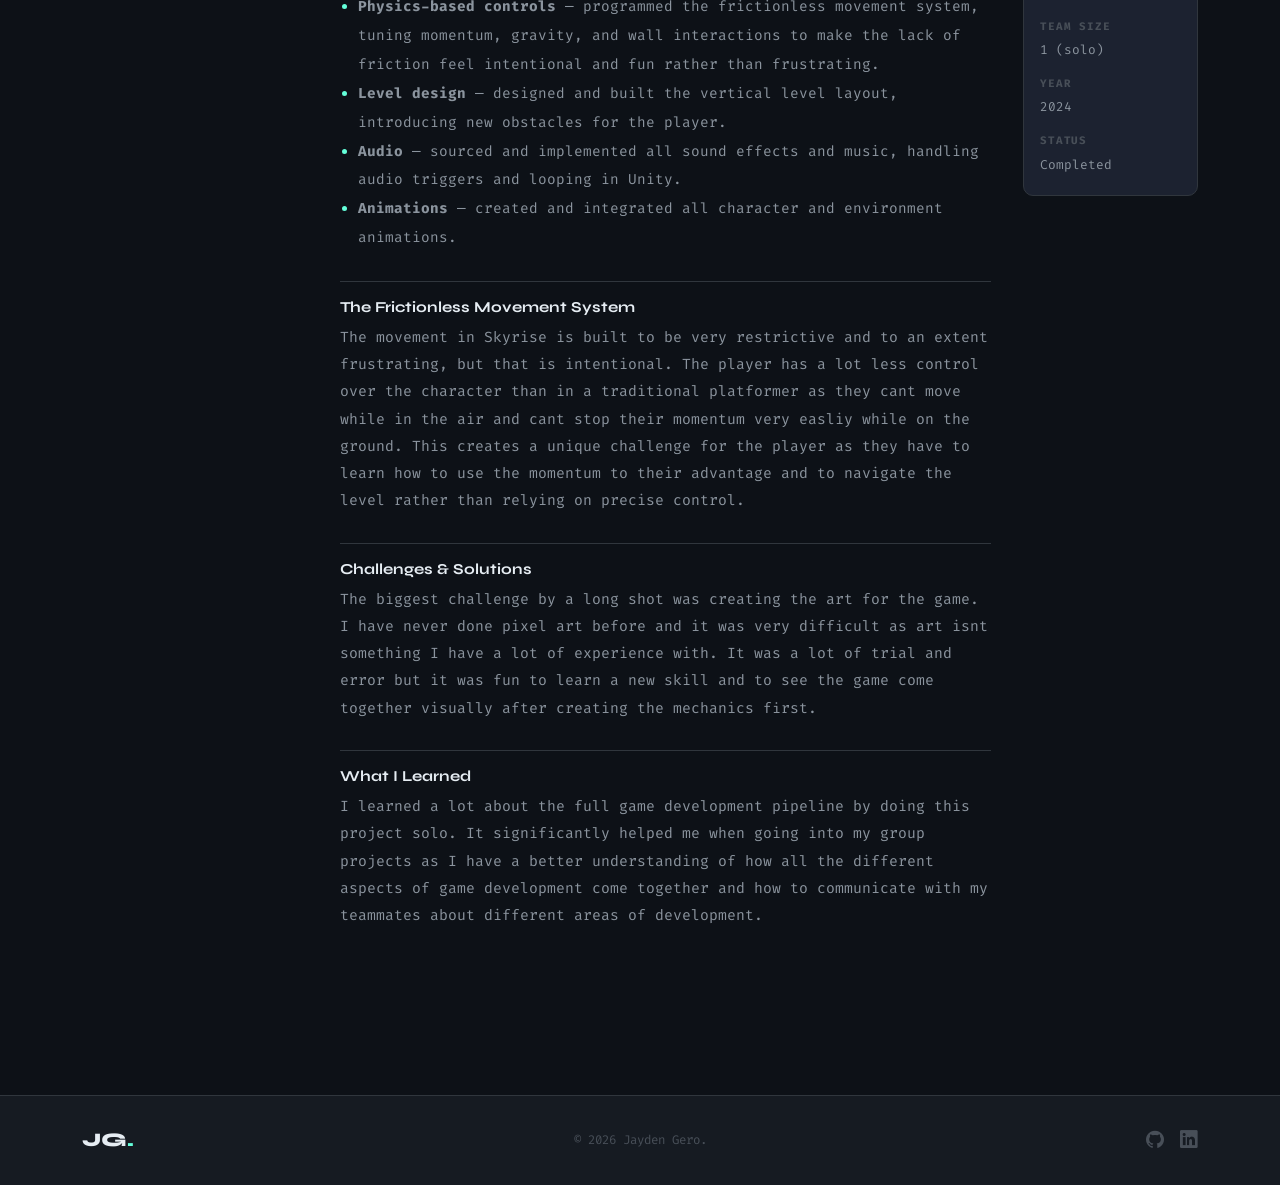
==== commit cc7093c6: "Finished for now Complete portfolio" ====
--- a/projects/index.html
+++ b/projects/index.html
@@ -130,13 +130,14 @@
           <span class="tag">C#</span>
         </div>
 
-        <!-- Replace src with ../assets/DIDIcon.jpg -->
-        <img
-          src="../assets/DIDIcon.jpg"
-          alt="Detective in Distress screenshot"
+        <!-- Video display for Detective in Distress -->
+        <video
+          src="../assets/DIDDisplay.mp4"
+          alt="Detective in Distress gameplay"
           class="project-entry-img"
-          onerror="this.src='https://via.placeholder.com/900x506/1c2230/64ffda?text=Detective+in+Distress'"
-        />
+          controls
+          style="width: 100%; height: auto; display: block;"
+        ></video>
 
         <div class="project-entry-body">
           <div class="project-entry-prose">
@@ -152,9 +153,7 @@
             <p>I was responsible for three main areas of development:</p>
             <ul>
               <li>
-                <strong>Story slider system</strong> — programmed the dialogue and scene-progression
-                system that drives the visual novel flow, handling branching, character expressions,
-                and timed text reveals.
+                <strong>Story slider system</strong> — programmed the sliding system using 3 diffrent images to create the illusion of scrolling through the story while using an arary to determin the previous, current, and next image to create a seamless loop of story progression.
               </li>
               <li>
                 <strong>2D platforming</strong> — built the movement and collision systems used in
@@ -172,16 +171,15 @@
               "The dialogue system needed to support mid-sentence pauses and portrait swaps
               simultaneously. I solved this with a coroutine-based event queue so art and
               text stayed in sync without race conditions." -->
-              Lorem ipsum dolor sit amet, consectetur adipiscing elit. Replace this with the most
-              interesting technical or creative challenge you faced and how you overcame it.
+              One of the biggest challenges in this project was expanding my own knoladge of what I could do. I had a lot of ideas for this project that I didnt know how to implement 
+              and I was worried that I wouldnt be able to bring my vision to life. However, I found that with a bit of research and a lot of trial and error, I was able to make our vision of the game come to life and it felt great.
             </p>
 
             <h4>What I Learned</h4>
             <p>
               <!-- Replace with real takeaways: a Unity API mastered, a team lesson,
               what you'd do differently. -->
-              Lorem ipsum dolor sit amet. Replace with genuine reflections — a skill developed,
-              a design lesson, or how this shaped future work.
+              I learned how it felt to actually work as a team. I had worked on group projects before but this was the first time that I had sat down in a room with my teammates for hours and talked about diffrent ideas. Seeing little pieces of everyones perspective come together to create the end result felt sureal and I cant wait to work on more projects with other people in the future.
             </p>
 
           </div>
@@ -191,9 +189,9 @@
             <dt>Language</dt>   <dd>C#</dd>
             <dt>Genre</dt>      <dd>2D Visual Novel / Platformer</dd>
             <dt>My Role</dt>    <dd>Programmer</dd>
-            <dt>Team Size</dt>  <dd>[e.g. 4-person team]</dd>
-            <dt>Year</dt>       <dd>[Year]</dd>
-            <dt>Status</dt>     <dd>[Completed / In Dev]</dd>
+            <dt>Team Size</dt>  <dd>4 person team</dd>
+            <dt>Year</dt>       <dd>2025</dd>
+            <dt>Status</dt>     <dd>Completed</dd>
             <!--
               <dt>Play</dt>
               <dd><a href="https://yourname.itch.io/did" target="_blank">itch.io ↗</a></dd>
@@ -219,13 +217,14 @@
           <span class="tag">GDScript</span>
         </div>
 
-        <!-- Replace src with ../assets/KaboomImage.png -->
-        <img
-          src="../assets/KaboomImage.png"
-          alt="Kaboom screenshot"
+        <!-- Video display for Kaboom -->
+        <video
+          src="../assets/KaboomDisplay.mp4"
+          alt="Kaboom gameplay"
           class="project-entry-img"
-          onerror="this.src='https://via.placeholder.com/900x506/1c2230/ff6b6b?text=Kaboom'"
-        />
+          controls
+          style="width: 100%; height: auto; display: block;"
+        ></video>
 
         <div class="project-entry-body">
           <div class="project-entry-prose">
@@ -248,13 +247,10 @@
               </li>
               <li>
                 <strong>Shooting system</strong> — designed and programmed the bullet-combination
-                mechanic, including projectile types, collision detection, and effect application
-                on enemies and the environment.
-              </li>
-              <li>
-                <strong>Level design</strong> — blocked out and dressed the intro level, pacing
-                the player's discovery of each bullet type so the combination system is learned
-                naturally through play.
+                mechanic, including projectile types, inventory management, and the logic for merging bullet properties when combined.
+              </li>
+              <li>
+                <strong>Level design</strong> — I created the layout for the level intro in godot and created the art assets for the level in blender.
               </li>
             </ul>
 
@@ -265,24 +261,21 @@
               "Players hold both fire buttons simultaneously; the system detects which projectile
               types are active, looks up a combination table, and spawns a merged projectile
               with combined stats and a new visual effect." -->
-              Lorem ipsum dolor sit amet, consectetur adipiscing elit. Replace this with a
-              detailed explanation of how the bullet-combination system works — both technically
-              and from the player's perspective.
+              We created the bullet combination mechanic by having the player have the weapon they wanted the bullet from equipped and then pressing the f button to select the weapon they wanted the bullet from. Then they swapped to the weapon they wanted the bullet in and pressed the f button to fire the combine the bullet to that weapon. Then when the user fires the weapon, the combined bullet is spawned.
             </p>
 
             <h4>Challenges &amp; Solutions</h4>
             <p>
               <!-- E.g.: Godot 4 physics edge cases, balancing the mechanic feel,
               collaborating on a shared GDScript codebase. -->
-              Lorem ipsum dolor sit amet. Replace with a real technical or design challenge
-              and how you resolved it.
+              Learning how to create an inventory was very challenging. I used tutorials to learn how to create one and then created animations to go along with the weapon swapping.
             </p>
 
             <h4>What I Learned</h4>
             <p>
               <!-- E.g.: first time in Godot 4, GDScript workflow, 3D level design,
               version control with a partner. -->
-              Lorem ipsum dolor sit amet. Replace with genuine takeaways from building this project.
+              This being my first time using Godot 4, I learned a lot and using a new system was 
             </p>
 
           </div>
@@ -293,8 +286,8 @@
             <dt>Genre</dt>      <dd>3D First-Person Shooter</dd>
             <dt>My Role</dt>    <dd>Programmer / Level Designer</dd>
             <dt>Team Size</dt>  <dd>2 (personal project)</dd>
-            <dt>Year</dt>       <dd>[Year]</dd>
-            <dt>Status</dt>     <dd>[Prototype / In Dev]</dd>
+            <dt>Year</dt>       <dd>2024</dd>
+            <dt>Status</dt>     <dd>Finished</dd>
             <!--
               <dt>Play</dt>
               <dd><a href="https://yourname.itch.io/kaboom" target="_blank">itch.io ↗</a></dd>
@@ -320,13 +313,14 @@
           <span class="tag">Vertical Platformer</span>
         </div>
 
-        <!-- Replace src with ../assets/SkyriseImage.png -->
-        <img
-          src="../assets/SkyriseImage.png"
-          alt="Skyrise Frictionless Ascent screenshot"
+        <!-- Video display for Skyrise Frictionless Ascent -->
+        <video
+          src="../assets/SkyiseDisplay.mp4"
+          alt="Skyrise Frictionless Ascent gameplay"
           class="project-entry-img"
-          onerror="this.src='https://via.placeholder.com/900x506/1c2230/ffd700?text=Skyrise+Frictionless+Ascent'"
-        />
+          controls
+          style="width: 100%; height: auto; display: block;"
+        ></video>
 
         <div class="project-entry-body">
           <div class="project-entry-prose">
@@ -349,9 +343,7 @@
                 feel intentional and fun rather than frustrating.
               </li>
               <li>
-                <strong>Level design</strong> — designed and built the vertical level layout to
-                teach the player the movement system progressively, introducing new obstacles as
-                momentum mastery grows.
+                <strong>Level design</strong> — designed and built the vertical level layout, introducing new obstacles for the player.
               </li>
               <li>
                 <strong>Audio</strong> — sourced and implemented all sound effects and music,
@@ -369,25 +361,21 @@
               "Rather than zeroing horizontal velocity each frame, the character controller
               accumulates velocity with no drag on the ground, meaning the player must use
               walls and jumps to redirect momentum rather than stopping and repositioning." -->
-              Lorem ipsum dolor sit amet, consectetur adipiscing elit. Replace this with a
-              technical explanation of how the frictionless physics work and what makes the
-              feel of the movement distinctive.
+              The movement in Skyrise is built to be very restrictive and to an extent frustrating, but that is intentional. The player has a lot less control over the character than in a traditional platformer as they cant move while in the air and cant stop their momentum very easliy while on the ground. This creates a unique challenge for the player as they have to learn how to use the momentum to their advantage and to navigate the level rather than relying on precise control.
             </p>
 
             <h4>Challenges &amp; Solutions</h4>
             <p>
               <!-- E.g.: making the lack of friction feel fun not frustrating,
               tuning the level difficulty curve, Unity physics gotchas. -->
-              Lorem ipsum dolor sit amet. Replace with the most interesting challenge you faced
-              building this solo and how you solved it.
+              The biggest challenge by a long shot was creating the art for the game. I have never done pixel art before and it was very difficult as art isnt something I have a lot of experience with. It was a lot of trial and error but it was fun to learn a new skill and to see the game come together visually after creating the mechanics first.
             </p>
 
             <h4>What I Learned</h4>
             <p>
               <!-- E.g.: full solo dev pipeline, Unity physics system depth,
               game feel / juice, audio implementation. -->
-              Lorem ipsum dolor sit amet. Replace with genuine takeaways from building this
-              project entirely by yourself.
+              I learned a lot about the full game development pipeline by doing this project solo. It significantly helped me when going into my group projects as I have a better understanding of how all the different aspects of game development come together and how to communicate with my teammates about different areas of development.
             </p>
 
           </div>
@@ -398,8 +386,8 @@
             <dt>Genre</dt>      <dd>2D Vertical Platformer</dd>
             <dt>My Role</dt>    <dd>Solo Developer</dd>
             <dt>Team Size</dt>  <dd>1 (solo)</dd>
-            <dt>Year</dt>       <dd>[Year]</dd>
-            <dt>Status</dt>     <dd>[Completed / In Dev]</dd>
+            <dt>Year</dt>       <dd>2024</dd>
+            <dt>Status</dt>     <dd>Completed</dd>
             <!--
               <dt>Play</dt>
               <dd><a href="https://yourname.itch.io/skyrise" target="_blank">itch.io ↗</a></dd>
@@ -424,9 +412,8 @@
     <span class="footer-brand">JG<span class="accent">.</span></span>
     <p class="footer-copy mb-0">&copy; <span id="footerYear"></span> Jayden Gero.</p>
     <div class="d-flex gap-3">
-      <a href="https://github.com/"   target="_blank" class="footer-link" aria-label="GitHub"><i class="bi bi-github"></i></a>
-      <a href="https://linkedin.com/" target="_blank" class="footer-link" aria-label="LinkedIn"><i class="bi bi-linkedin"></i></a>
-      <a href="https://itch.io/"      target="_blank" class="footer-link" aria-label="itch.io"><i class="bi bi-joystick"></i></a>
+      <a href="https://github.com/Geronium234"   target="_blank" class="footer-link" aria-label="GitHub"><i class="bi bi-github"></i></a>
+      <a href="https://linkedin.com/in/jaydengero" target="_blank" class="footer-link" aria-label="LinkedIn"><i class="bi bi-linkedin"></i></a>
     </div>
   </div>
 </footer>
